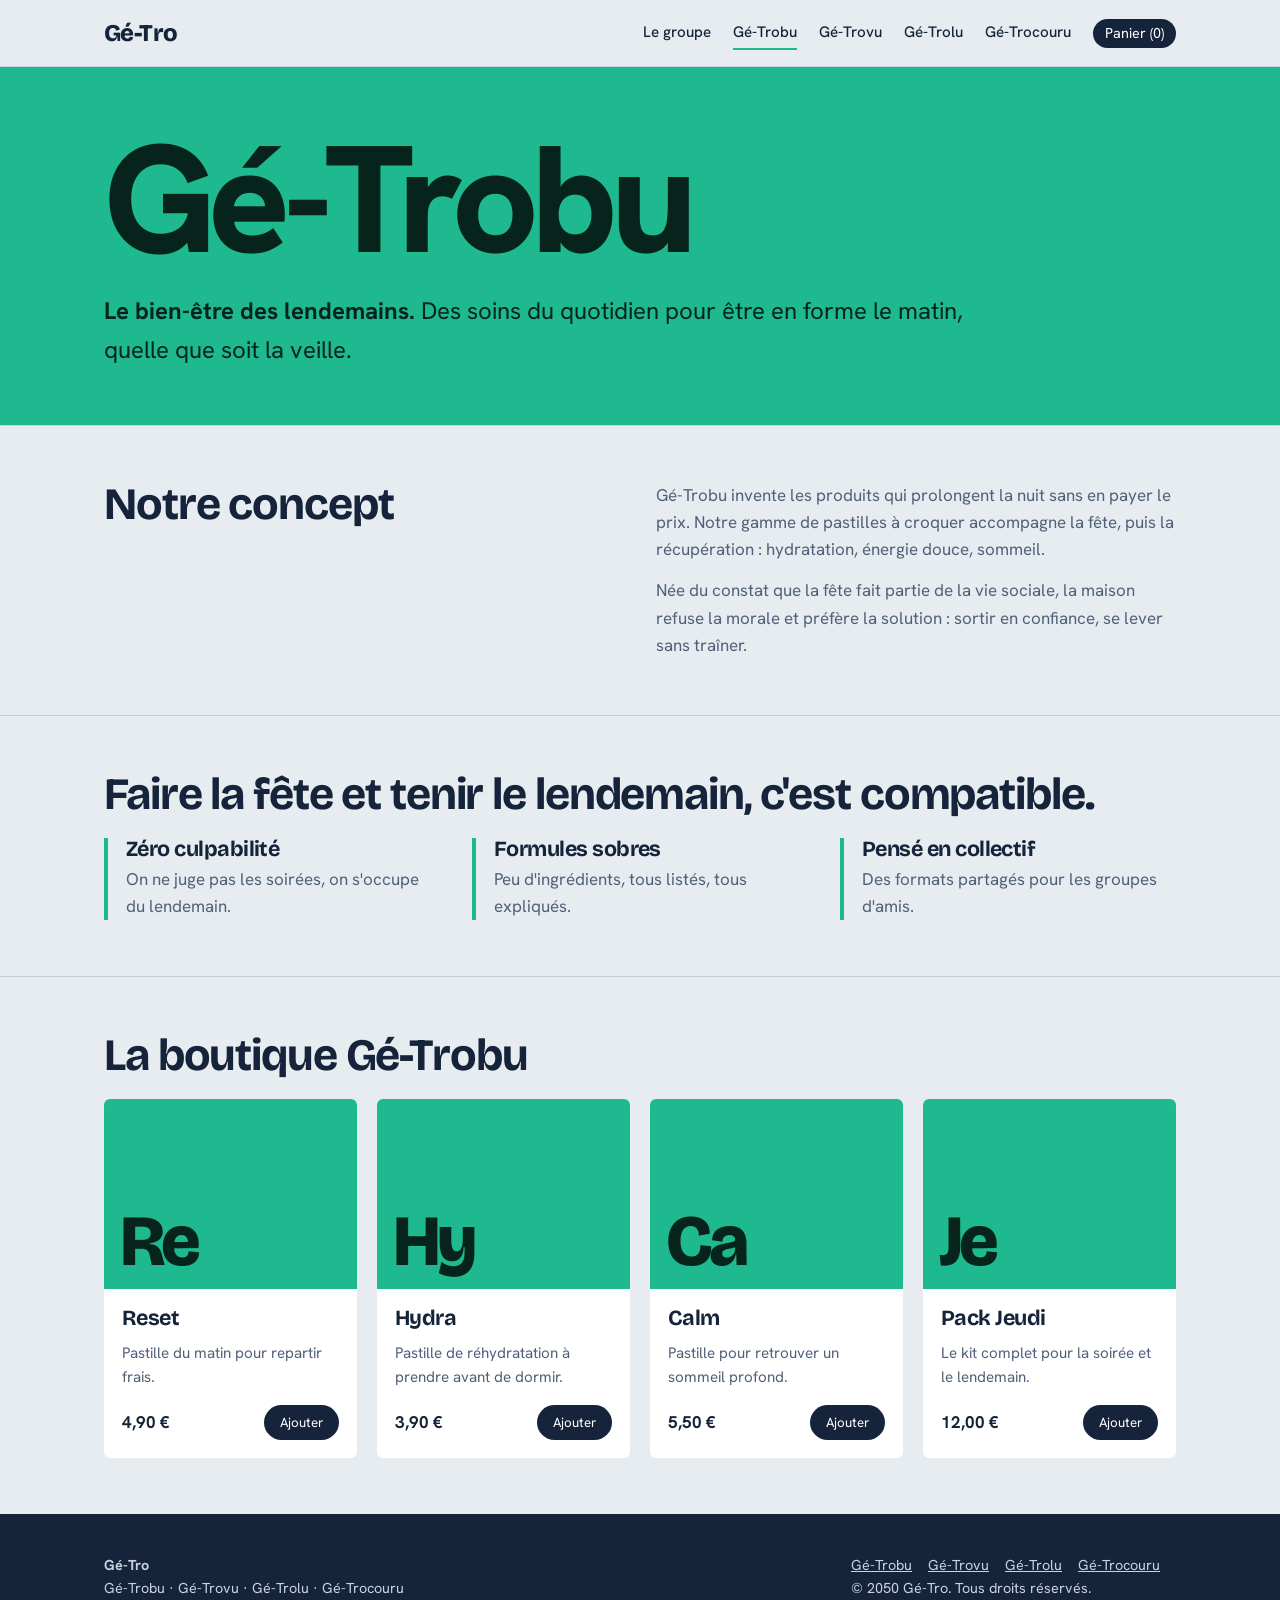
==== trobu.html @ da461cc5 "Add files via upload" ====
<!doctype html>
<html lang="fr">

<head>
    <meta charset="utf-8">
    <meta name="viewport" content="width=device-width,initial-scale=1">
    <title>Gé-Trobu | Gé-Tro</title>
    <meta name="description" content="Gé-Tro, la holding qui n'en a jamais trop.">
    <link rel="preconnect" href="https://fonts.googleapis.com">
    <link rel="preconnect" href="https://fonts.gstatic.com" crossorigin>
    <link
        href="https://fonts.googleapis.com/css2?family=Bricolage+Grotesque:opsz,wght@12..96,700;12..96,800&family=Hanken+Grotesk:wght@400;500;600&display=swap"
        rel="stylesheet">
    <link rel="stylesheet" href="style.css">
</head>

<body style="--c:var(--bu)">
    <header>
        <div class="wrap">
            <nav aria-label="Principale"><a class="logo" href="index.html">Gé-Tro</a><a href="index.html">Le
                    groupe</a><a href="trobu.html" aria-current="page">Gé-Trobu</a><a href="trovu.html">Gé-Trovu</a><a
                    href="trolu.html">Gé-Trolu</a><a href="trocouru.html">Gé-Trocouru</a><span id="cart"
                    aria-live="polite">Panier (0)</span></nav>
        </div>
    </header>
    <main id="main">
        <div class="pitch" style="--on:#06241c">
            <div class="wrap">
                <div class="wm"><span>Gé-Tro</span><span>bu</span></div>
                <p class="lead"><strong>Le bien-être des lendemains.</strong> Des soins du quotidien pour être en forme
                    le matin, quelle que soit la veille.</p>
            </div>
        </div>
        <section>
            <div class="wrap cols">
                <div>
                    <h2>Notre concept</h2>
                </div>
                <div class="txt">
                    <p>Gé-Trobu invente les produits qui prolongent la nuit sans en payer le prix. Notre gamme de
                        pastilles à croquer accompagne la fête, puis la récupération : hydratation, énergie douce,
                        sommeil.</p>
                    <p>Née du constat que la fête fait partie de la vie sociale, la maison refuse la morale et préfère
                        la solution : sortir en confiance, se lever sans traîner.</p>
                </div>
            </div>
        </section>
        <section>
            <div class="wrap">
                <h2>Faire la fête et tenir le lendemain, c'est compatible.</h2>
                <div class="cols">
                    <div class="val">
                        <h3>Zéro culpabilité</h3>
                        <p>On ne juge pas les soirées, on s'occupe du lendemain.</p>
                    </div>
                    <div class="val">
                        <h3>Formules sobres</h3>
                        <p>Peu d'ingrédients, tous listés, tous expliqués.</p>
                    </div>
                    <div class="val">
                        <h3>Pensé en collectif</h3>
                        <p>Des formats partagés pour les groupes d'amis.</p>
                    </div>
                </div>
            </div>
        </section>
        <section id="boutique">
            <div class="wrap">
                <h2>La boutique Gé-Trobu</h2>
                <div class="shop">
                    <article class="p">
                        <div class="vis" style="--on:#06241c" aria-hidden="true">Re</div>
                        <div class="in">
                            <h3>Reset</h3>
                            <p>Pastille du matin pour repartir frais.</p>
                            <div class="pr"><span>4,90 €</span><button data-add>Ajouter</button></div>
                        </div>
                    </article>
                    <article class="p">
                        <div class="vis" style="--on:#06241c" aria-hidden="true">Hy</div>
                        <div class="in">
                            <h3>Hydra</h3>
                            <p>Pastille de réhydratation à prendre avant de dormir.</p>
                            <div class="pr"><span>3,90 €</span><button data-add>Ajouter</button></div>
                        </div>
                    </article>
                    <article class="p">
                        <div class="vis" style="--on:#06241c" aria-hidden="true">Ca</div>
                        <div class="in">
                            <h3>Calm</h3>
                            <p>Pastille pour retrouver un sommeil profond.</p>
                            <div class="pr"><span>5,50 €</span><button data-add>Ajouter</button></div>
                        </div>
                    </article>
                    <article class="p">
                        <div class="vis" style="--on:#06241c" aria-hidden="true">Je</div>
                        <div class="in">
                            <h3>Pack Jeudi</h3>
                            <p>Le kit complet pour la soirée et le lendemain.</p>
                            <div class="pr"><span>12,00 €</span><button data-add>Ajouter</button></div>
                        </div>
                    </article>
                </div>
            </div>
        </section>
    </main>
    <footer>
        <div class="wrap">
            <div><strong>Gé-Tro</strong><br>Gé-Trobu · Gé-Trovu · Gé-Trolu · Gé-Trocouru</div>
            <div><a href="trobu.html">Gé-Trobu</a><a href="trovu.html">Gé-Trovu</a><a href="trolu.html">Gé-Trolu</a><a
                    href="trocouru.html">Gé-Trocouru</a><br>© 2050 Gé-Tro. Tous droits réservés.</div>
        </div>
    </footer>
    <script src="script.js"></script>
</body>

</html>
---- style.css ----
:root{--bg:#E6ECEF;--ink:#16243B;--mute:#51607a;--line:#c5d0d8;--c:#16243B;--on:#fff;
--bu:#1FB98F;--vu:#6B4CF5;--lu:#F2A41F;--cou:#F0502F}
*{box-sizing:border-box;margin:0}
html{scroll-behavior:smooth}
body{font:17px/1.6 "Hanken Grotesk",system-ui,sans-serif;background:var(--bg);color:var(--ink)}
h1,h2,h3,.logo{font-family:"Bricolage Grotesque","Hanken Grotesk",system-ui,sans-serif;line-height:1.02;letter-spacing:-.025em}
a{color:inherit}
:focus-visible{outline:3px solid var(--c);outline-offset:3px}
.wrap{max-width:1120px;margin:0 auto;padding:0 24px}
header{border-bottom:1px solid var(--line)}
nav{display:flex;align-items:center;gap:6px 22px;flex-wrap:wrap;padding:16px 0}
.logo{font-weight:800;font-size:1.5rem;text-decoration:none;margin-right:auto}
nav a:not(.logo){text-decoration:none;font-size:.95rem;font-weight:500;padding:4px 0;border-bottom:2px solid transparent}
nav a:not(.logo):hover,nav a[aria-current]{border-color:var(--c)}
#cart{font-size:.9rem;background:var(--ink);color:#fff;border-radius:99px;padding:3px 12px}
.hero{padding:72px 0 56px}
.wm{font-weight:800;font-size:clamp(4rem,17vw,12.5rem);line-height:.9;letter-spacing:-.05em;display:flex;flex-wrap:wrap;align-items:baseline}
.wm .sfx{display:inline-grid}
.wm .sfx span{grid-area:1/1;opacity:0;animation:cyc 10s infinite}
.wm .sfx span:nth-child(2){animation-delay:2.5s}.wm .sfx span:nth-child(3){animation-delay:5s}.wm .sfx span:nth-child(4){animation-delay:7.5s}
@keyframes cyc{0%{opacity:0;transform:translateY(.25em)}3%,22%{opacity:1;transform:none}25%,100%{opacity:0;transform:translateY(-.25em)}}
.b1{color:var(--bu)}.b2{color:var(--vu)}.b3{color:var(--lu)}.b4{color:var(--cou)}
.hero p.lead{font-size:clamp(1.2rem,2.4vw,1.6rem);max-width:30em;margin-top:28px}
.lead{max-width:36em}
section{padding:56px 0;border-top:1px solid var(--line)}
h2{font-size:clamp(1.8rem,4vw,2.8rem);margin-bottom:20px}
h3{font-size:1.35rem;margin-bottom:6px}
.cols{display:grid;grid-template-columns:repeat(auto-fit,minmax(240px,1fr));gap:32px}
.cols p,.txt p{color:var(--mute)}
.txt{max-width:40em}.txt p+p{margin-top:14px}
.row{display:grid;grid-template-columns:minmax(140px,1fr) 2fr auto;gap:24px;align-items:center;padding:30px 28px;background:var(--c);color:var(--on);text-decoration:none;margin-bottom:10px;border-radius:6px;transition:transform .2s}
.row:hover{transform:translateX(6px)}
.row .n{font-family:"Bricolage Grotesque",sans-serif;font-weight:800;font-size:clamp(1.6rem,4vw,2.6rem);letter-spacing:-.03em}
.row .go{font-weight:600}
.pitch{padding:64px 0 56px;background:var(--c);color:var(--on)}
.pitch .wm{font-size:clamp(3.5rem,13vw,9.5rem)}
.pitch .lead{font-size:clamp(1.15rem,2.2vw,1.5rem);margin-top:24px}
.pitch nav{padding:0}
.val{border-left:4px solid var(--c);padding-left:18px}
.shop{display:grid;grid-template-columns:repeat(auto-fit,minmax(240px,1fr));gap:20px}
.p{background:#fff;border-radius:6px;overflow:hidden;display:flex;flex-direction:column}
.p .vis{aspect-ratio:4/3;background:var(--c);color:var(--on);display:flex;align-items:flex-end;padding:16px;font:800 4.5rem/.85 "Bricolage Grotesque",sans-serif;letter-spacing:-.05em}
.p .in{padding:18px;display:flex;flex-direction:column;gap:6px;flex:1}
.p p{font-size:.95rem;color:var(--mute);flex:1}
.p .pr{display:flex;justify-content:space-between;align-items:center;margin-top:10px;font-weight:700}
button{font:600 .9rem inherit;font-family:inherit;border:0;background:var(--ink);color:#fff;padding:9px 16px;border-radius:99px;cursor:pointer}
button:hover{background:var(--c)}
footer{background:var(--ink);color:#c9d3e0;padding:40px 0;font-size:.9rem}
footer .wrap{display:flex;flex-wrap:wrap;gap:12px 32px;justify-content:space-between}
footer a{margin-right:16px}
@media(max-width:700px){.row{grid-template-columns:1fr}}
@media(prefers-reduced-motion:reduce){.wm .sfx span{animation:none}.wm .sfx span:first-child{opacity:1}.row{transition:none}}
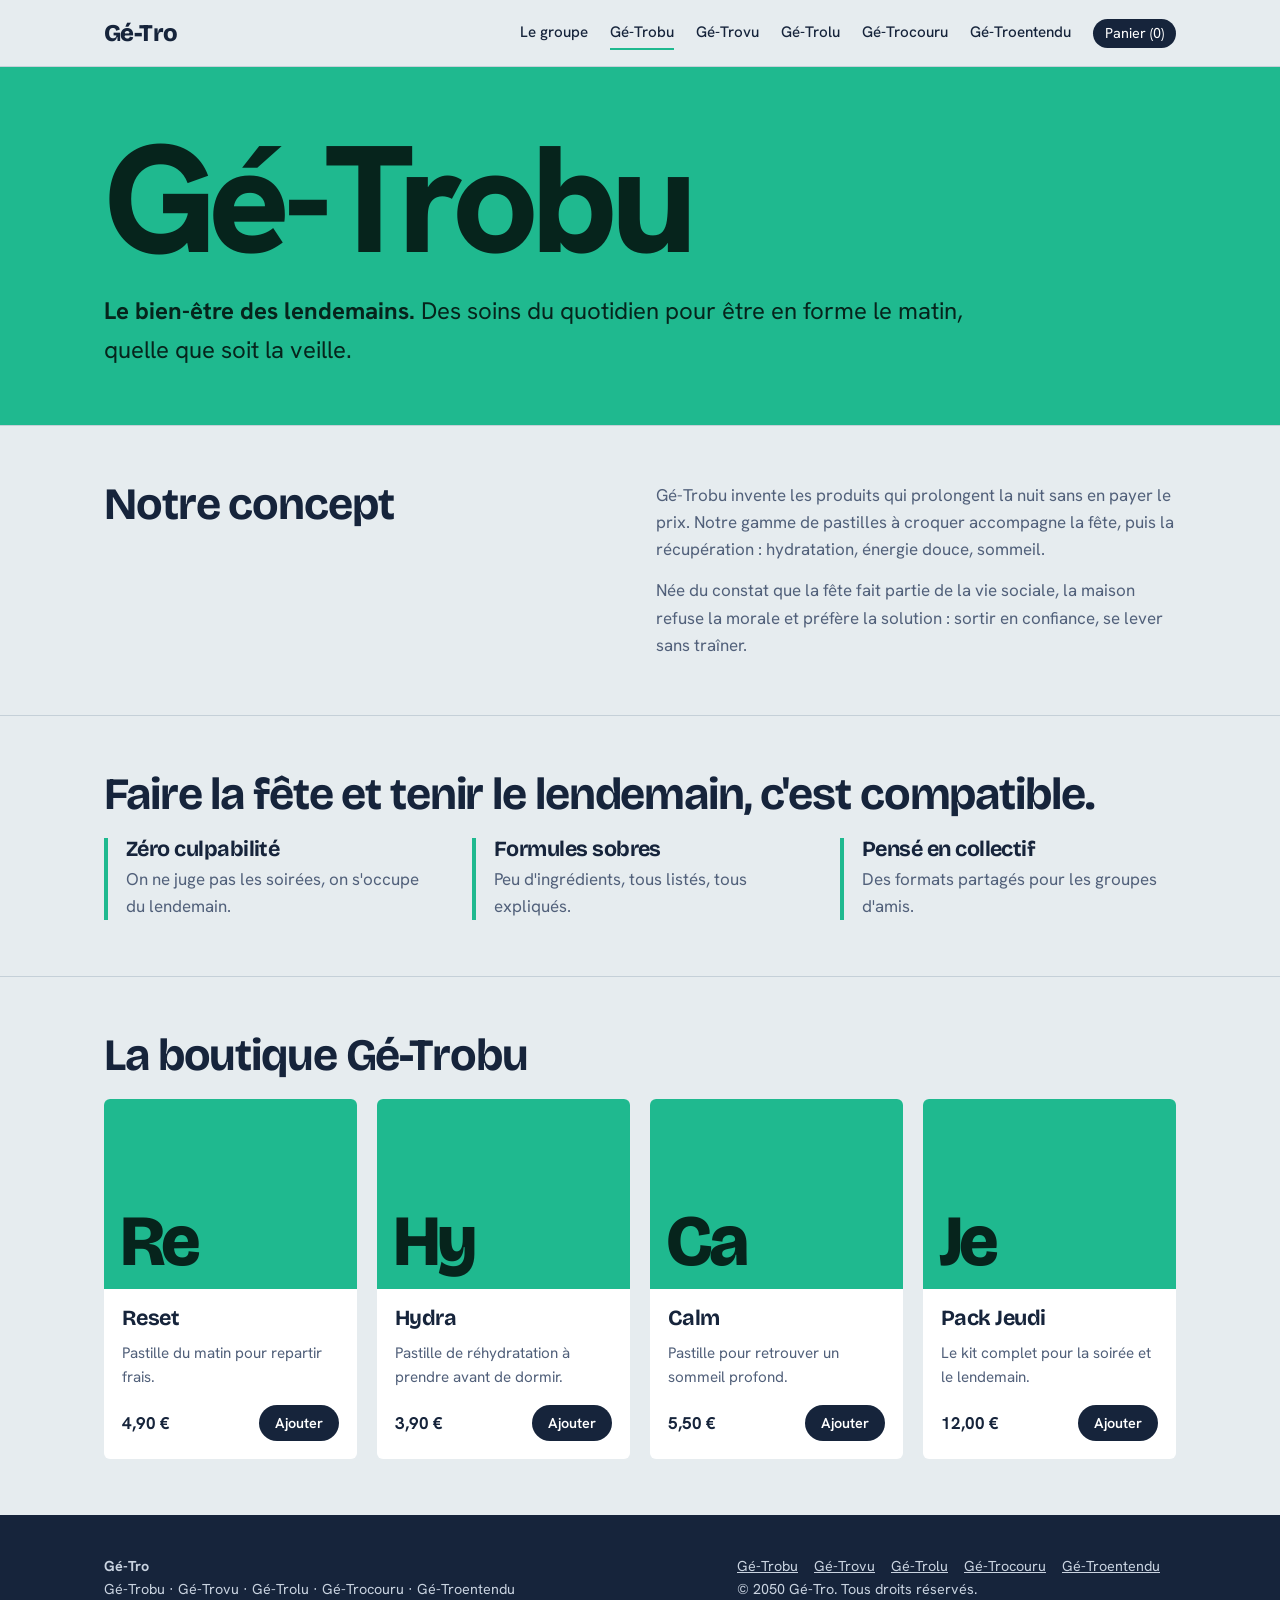
==== commit aeac1a04: "Fix HTML structure and update footer links" ====
--- a/trobu.html
+++ b/trobu.html
@@ -2,116 +2,116 @@
 <html lang="fr">
 
 <head>
-    <meta charset="utf-8">
-    <meta name="viewport" content="width=device-width,initial-scale=1">
-    <title>Gé-Trobu | Gé-Tro</title>
-    <meta name="description" content="Gé-Tro, la holding qui n'en a jamais trop.">
-    <link rel="preconnect" href="https://fonts.googleapis.com">
-    <link rel="preconnect" href="https://fonts.gstatic.com" crossorigin>
-    <link
-        href="https://fonts.googleapis.com/css2?family=Bricolage+Grotesque:opsz,wght@12..96,700;12..96,800&family=Hanken+Grotesk:wght@400;500;600&display=swap"
-        rel="stylesheet">
-    <link rel="stylesheet" href="style.css">
+  <meta charset="utf-8">
+  <meta name="viewport" content="width=device-width,initial-scale=1">
+  <title>Gé-Trobu | Gé-Tro</title>
+  <meta name="description" content="Gé-Tro, la holding qui n'en a jamais trop.">
+  <link rel="preconnect" href="https://fonts.googleapis.com">
+  <link rel="preconnect" href="https://fonts.gstatic.com" crossorigin>
+  <link
+    href="https://fonts.googleapis.com/css2?family=Bricolage+Grotesque:opsz,wght@12..96,700;12..96,800&family=Hanken+Grotesk:wght@400;500;600&display=swap"
+    rel="stylesheet">
+  <link rel="stylesheet" href="style.css">
 </head>
 
 <body style="--c:var(--bu)">
-    <header>
-        <div class="wrap">
-            <nav aria-label="Principale"><a class="logo" href="index.html">Gé-Tro</a><a href="index.html">Le
-                    groupe</a><a href="trobu.html" aria-current="page">Gé-Trobu</a><a href="trovu.html">Gé-Trovu</a><a
-                    href="trolu.html">Gé-Trolu</a><a href="trocouru.html">Gé-Trocouru</a><span id="cart"
-                    aria-live="polite">Panier (0)</span></nav>
+  <header>
+    <div class="wrap">
+      <nav aria-label="Principale"><a class="logo" href="index.html">Gé-Tro</a><a href="index.html">Le groupe</a><a
+          href="trobu.html" aria-current="page">Gé-Trobu</a><a href="trovu.html">Gé-Trovu</a><a
+          href="trolu.html">Gé-Trolu</a><a href="trocouru.html">Gé-Trocouru</a><a
+          href="troentendu.html">Gé-Troentendu</a><span id="cart" aria-live="polite">Panier (0)</span></nav>
+    </div>
+  </header>
+  <main id="main">
+    <div class="pitch" style="--on:#06241c">
+      <div class="wrap">
+        <div class="wm"><span>Gé-Tro</span><span>bu</span></div>
+        <p class="lead"><strong>Le bien-être des lendemains.</strong> Des soins du quotidien pour être en forme le
+          matin, quelle que soit la veille.</p>
+      </div>
+    </div>
+    <section>
+      <div class="wrap cols">
+        <div>
+          <h2>Notre concept</h2>
         </div>
-    </header>
-    <main id="main">
-        <div class="pitch" style="--on:#06241c">
-            <div class="wrap">
-                <div class="wm"><span>Gé-Tro</span><span>bu</span></div>
-                <p class="lead"><strong>Le bien-être des lendemains.</strong> Des soins du quotidien pour être en forme
-                    le matin, quelle que soit la veille.</p>
+        <div class="txt">
+          <p>Gé-Trobu invente les produits qui prolongent la nuit sans en payer le prix. Notre gamme de pastilles à
+            croquer accompagne la fête, puis la récupération : hydratation, énergie douce, sommeil.</p>
+          <p>Née du constat que la fête fait partie de la vie sociale, la maison refuse la morale et préfère la solution
+            : sortir en confiance, se lever sans traîner.</p>
+        </div>
+      </div>
+    </section>
+    <section>
+      <div class="wrap">
+        <h2>Faire la fête et tenir le lendemain, c'est compatible.</h2>
+        <div class="cols">
+          <div class="val">
+            <h3>Zéro culpabilité</h3>
+            <p>On ne juge pas les soirées, on s'occupe du lendemain.</p>
+          </div>
+          <div class="val">
+            <h3>Formules sobres</h3>
+            <p>Peu d'ingrédients, tous listés, tous expliqués.</p>
+          </div>
+          <div class="val">
+            <h3>Pensé en collectif</h3>
+            <p>Des formats partagés pour les groupes d'amis.</p>
+          </div>
+        </div>
+      </div>
+    </section>
+    <section id="boutique">
+      <div class="wrap">
+        <h2>La boutique Gé-Trobu</h2>
+        <div class="shop">
+          <article class="p">
+            <div class="vis" style="--on:#06241c" aria-hidden="true">Re</div>
+            <div class="in">
+              <h3>Reset</h3>
+              <p>Pastille du matin pour repartir frais.</p>
+              <div class="pr"><span>4,90 €</span><button data-add>Ajouter</button></div>
             </div>
+          </article>
+          <article class="p">
+            <div class="vis" style="--on:#06241c" aria-hidden="true">Hy</div>
+            <div class="in">
+              <h3>Hydra</h3>
+              <p>Pastille de réhydratation à prendre avant de dormir.</p>
+              <div class="pr"><span>3,90 €</span><button data-add>Ajouter</button></div>
+            </div>
+          </article>
+          <article class="p">
+            <div class="vis" style="--on:#06241c" aria-hidden="true">Ca</div>
+            <div class="in">
+              <h3>Calm</h3>
+              <p>Pastille pour retrouver un sommeil profond.</p>
+              <div class="pr"><span>5,50 €</span><button data-add>Ajouter</button></div>
+            </div>
+          </article>
+          <article class="p">
+            <div class="vis" style="--on:#06241c" aria-hidden="true">Je</div>
+            <div class="in">
+              <h3>Pack Jeudi</h3>
+              <p>Le kit complet pour la soirée et le lendemain.</p>
+              <div class="pr"><span>12,00 €</span><button data-add>Ajouter</button></div>
+            </div>
+          </article>
         </div>
-        <section>
-            <div class="wrap cols">
-                <div>
-                    <h2>Notre concept</h2>
-                </div>
-                <div class="txt">
-                    <p>Gé-Trobu invente les produits qui prolongent la nuit sans en payer le prix. Notre gamme de
-                        pastilles à croquer accompagne la fête, puis la récupération : hydratation, énergie douce,
-                        sommeil.</p>
-                    <p>Née du constat que la fête fait partie de la vie sociale, la maison refuse la morale et préfère
-                        la solution : sortir en confiance, se lever sans traîner.</p>
-                </div>
-            </div>
-        </section>
-        <section>
-            <div class="wrap">
-                <h2>Faire la fête et tenir le lendemain, c'est compatible.</h2>
-                <div class="cols">
-                    <div class="val">
-                        <h3>Zéro culpabilité</h3>
-                        <p>On ne juge pas les soirées, on s'occupe du lendemain.</p>
-                    </div>
-                    <div class="val">
-                        <h3>Formules sobres</h3>
-                        <p>Peu d'ingrédients, tous listés, tous expliqués.</p>
-                    </div>
-                    <div class="val">
-                        <h3>Pensé en collectif</h3>
-                        <p>Des formats partagés pour les groupes d'amis.</p>
-                    </div>
-                </div>
-            </div>
-        </section>
-        <section id="boutique">
-            <div class="wrap">
-                <h2>La boutique Gé-Trobu</h2>
-                <div class="shop">
-                    <article class="p">
-                        <div class="vis" style="--on:#06241c" aria-hidden="true">Re</div>
-                        <div class="in">
-                            <h3>Reset</h3>
-                            <p>Pastille du matin pour repartir frais.</p>
-                            <div class="pr"><span>4,90 €</span><button data-add>Ajouter</button></div>
-                        </div>
-                    </article>
-                    <article class="p">
-                        <div class="vis" style="--on:#06241c" aria-hidden="true">Hy</div>
-                        <div class="in">
-                            <h3>Hydra</h3>
-                            <p>Pastille de réhydratation à prendre avant de dormir.</p>
-                            <div class="pr"><span>3,90 €</span><button data-add>Ajouter</button></div>
-                        </div>
-                    </article>
-                    <article class="p">
-                        <div class="vis" style="--on:#06241c" aria-hidden="true">Ca</div>
-                        <div class="in">
-                            <h3>Calm</h3>
-                            <p>Pastille pour retrouver un sommeil profond.</p>
-                            <div class="pr"><span>5,50 €</span><button data-add>Ajouter</button></div>
-                        </div>
-                    </article>
-                    <article class="p">
-                        <div class="vis" style="--on:#06241c" aria-hidden="true">Je</div>
-                        <div class="in">
-                            <h3>Pack Jeudi</h3>
-                            <p>Le kit complet pour la soirée et le lendemain.</p>
-                            <div class="pr"><span>12,00 €</span><button data-add>Ajouter</button></div>
-                        </div>
-                    </article>
-                </div>
-            </div>
-        </section>
-    </main>
-    <footer>
-        <div class="wrap">
-            <div><strong>Gé-Tro</strong><br>Gé-Trobu · Gé-Trovu · Gé-Trolu · Gé-Trocouru</div>
-            <div><a href="trobu.html">Gé-Trobu</a><a href="trovu.html">Gé-Trovu</a><a href="trolu.html">Gé-Trolu</a><a
-                    href="trocouru.html">Gé-Trocouru</a><br>© 2050 Gé-Tro. Tous droits réservés.</div>
-        </div>
-    </footer>
-    <script src="script.js"></script>
+      </div>
+    </section>
+  </main>
+  <footer>
+    <div class="wrap">
+      <div><strong>Gé-Tro</strong><br>Gé-Trobu · Gé-Trovu · Gé-Trolu · Gé-Trocouru · Gé-Troentendu</div>
+      <div><a href="trobu.html">Gé-Trobu</a><a href="trovu.html">Gé-Trovu</a><a href="trolu.html">Gé-Trolu</a><a
+          href="trocouru.html">Gé-Trocouru</a><a href="troentendu.html">Gé-Troentendu</a><br>© 2050 Gé-Tro. Tous droits
+        réservés.</div>
+    </div>
+  </footer>
+  <script src="script.js"></script>
 </body>
 
-</html>+</html>
--- a/style.css
+++ b/style.css
@@ -1,9 +1,12 @@
+@import url('https://fonts.googleapis.com/css2?family=Bricolage+Grotesque:opsz,wght@12..96,700;12..96,800&family=Hanken+Grotesk:wght@400;500;600&display=swap');
 :root{--bg:#E6ECEF;--ink:#16243B;--mute:#51607a;--line:#c5d0d8;--c:#16243B;--on:#fff;
---bu:#1FB98F;--vu:#6B4CF5;--lu:#F2A41F;--cou:#F0502F}
+--bu:#1FB98F;--vu:#6B4CF5;--lu:#F2A41F;--cou:#F0502F;--en:#14A9DB;
+--f-titre:"Bricolage Grotesque",system-ui,sans-serif;
+--f-texte:"Hanken Grotesk",system-ui,sans-serif}
 *{box-sizing:border-box;margin:0}
 html{scroll-behavior:smooth}
-body{font:17px/1.6 "Hanken Grotesk",system-ui,sans-serif;background:var(--bg);color:var(--ink)}
-h1,h2,h3,.logo{font-family:"Bricolage Grotesque","Hanken Grotesk",system-ui,sans-serif;line-height:1.02;letter-spacing:-.025em}
+body{font:17px/1.6 var(--f-texte);background:var(--bg);color:var(--ink)}
+h1,h2,h3,.logo{font-family:var(--f-titre);line-height:1.02;letter-spacing:-.025em}
 a{color:inherit}
 :focus-visible{outline:3px solid var(--c);outline-offset:3px}
 .wrap{max-width:1120px;margin:0 auto;padding:0 24px}
@@ -16,10 +19,10 @@
 .hero{padding:72px 0 56px}
 .wm{font-weight:800;font-size:clamp(4rem,17vw,12.5rem);line-height:.9;letter-spacing:-.05em;display:flex;flex-wrap:wrap;align-items:baseline}
 .wm .sfx{display:inline-grid}
-.wm .sfx span{grid-area:1/1;opacity:0;animation:cyc 10s infinite}
-.wm .sfx span:nth-child(2){animation-delay:2.5s}.wm .sfx span:nth-child(3){animation-delay:5s}.wm .sfx span:nth-child(4){animation-delay:7.5s}
-@keyframes cyc{0%{opacity:0;transform:translateY(.25em)}3%,22%{opacity:1;transform:none}25%,100%{opacity:0;transform:translateY(-.25em)}}
-.b1{color:var(--bu)}.b2{color:var(--vu)}.b3{color:var(--lu)}.b4{color:var(--cou)}
+.wm .sfx span{grid-area:1/1;opacity:0;animation:cyc 12.5s infinite}
+.wm .sfx span:nth-child(2){animation-delay:2.5s}.wm .sfx span:nth-child(3){animation-delay:5s}.wm .sfx span:nth-child(4){animation-delay:7.5s}.wm .sfx span:nth-child(5){animation-delay:10s}
+@keyframes cyc{0%{opacity:0;transform:translateY(.25em)}3%,17%{opacity:1;transform:none}20%,100%{opacity:0;transform:translateY(-.25em)}}
+.b1{color:var(--bu)}.b2{color:var(--vu)}.b3{color:var(--lu)}.b4{color:var(--cou)}.b5{color:var(--en)}
 .hero p.lead{font-size:clamp(1.2rem,2.4vw,1.6rem);max-width:30em;margin-top:28px}
 .lead{max-width:36em}
 section{padding:56px 0;border-top:1px solid var(--line)}
@@ -30,7 +33,7 @@
 .txt{max-width:40em}.txt p+p{margin-top:14px}
 .row{display:grid;grid-template-columns:minmax(140px,1fr) 2fr auto;gap:24px;align-items:center;padding:30px 28px;background:var(--c);color:var(--on);text-decoration:none;margin-bottom:10px;border-radius:6px;transition:transform .2s}
 .row:hover{transform:translateX(6px)}
-.row .n{font-family:"Bricolage Grotesque",sans-serif;font-weight:800;font-size:clamp(1.6rem,4vw,2.6rem);letter-spacing:-.03em}
+.row .n{font-family:var(--f-titre);font-weight:800;font-size:clamp(1.6rem,4vw,2.6rem);letter-spacing:-.03em}
 .row .go{font-weight:600}
 .pitch{padding:64px 0 56px;background:var(--c);color:var(--on)}
 .pitch .wm{font-size:clamp(3.5rem,13vw,9.5rem)}
@@ -39,11 +42,11 @@
 .val{border-left:4px solid var(--c);padding-left:18px}
 .shop{display:grid;grid-template-columns:repeat(auto-fit,minmax(240px,1fr));gap:20px}
 .p{background:#fff;border-radius:6px;overflow:hidden;display:flex;flex-direction:column}
-.p .vis{aspect-ratio:4/3;background:var(--c);color:var(--on);display:flex;align-items:flex-end;padding:16px;font:800 4.5rem/.85 "Bricolage Grotesque",sans-serif;letter-spacing:-.05em}
+.p .vis{aspect-ratio:4/3;background:var(--c);color:var(--on);display:flex;align-items:flex-end;padding:16px;font:800 4.5rem/.85 var(--f-titre);letter-spacing:-.05em}
 .p .in{padding:18px;display:flex;flex-direction:column;gap:6px;flex:1}
 .p p{font-size:.95rem;color:var(--mute);flex:1}
 .p .pr{display:flex;justify-content:space-between;align-items:center;margin-top:10px;font-weight:700}
-button{font:600 .9rem inherit;font-family:inherit;border:0;background:var(--ink);color:#fff;padding:9px 16px;border-radius:99px;cursor:pointer}
+button{font:600 .9rem var(--f-texte);border:0;background:var(--ink);color:#fff;padding:9px 16px;border-radius:99px;cursor:pointer}
 button:hover{background:var(--c)}
 footer{background:var(--ink);color:#c9d3e0;padding:40px 0;font-size:.9rem}
 footer .wrap{display:flex;flex-wrap:wrap;gap:12px 32px;justify-content:space-between}
